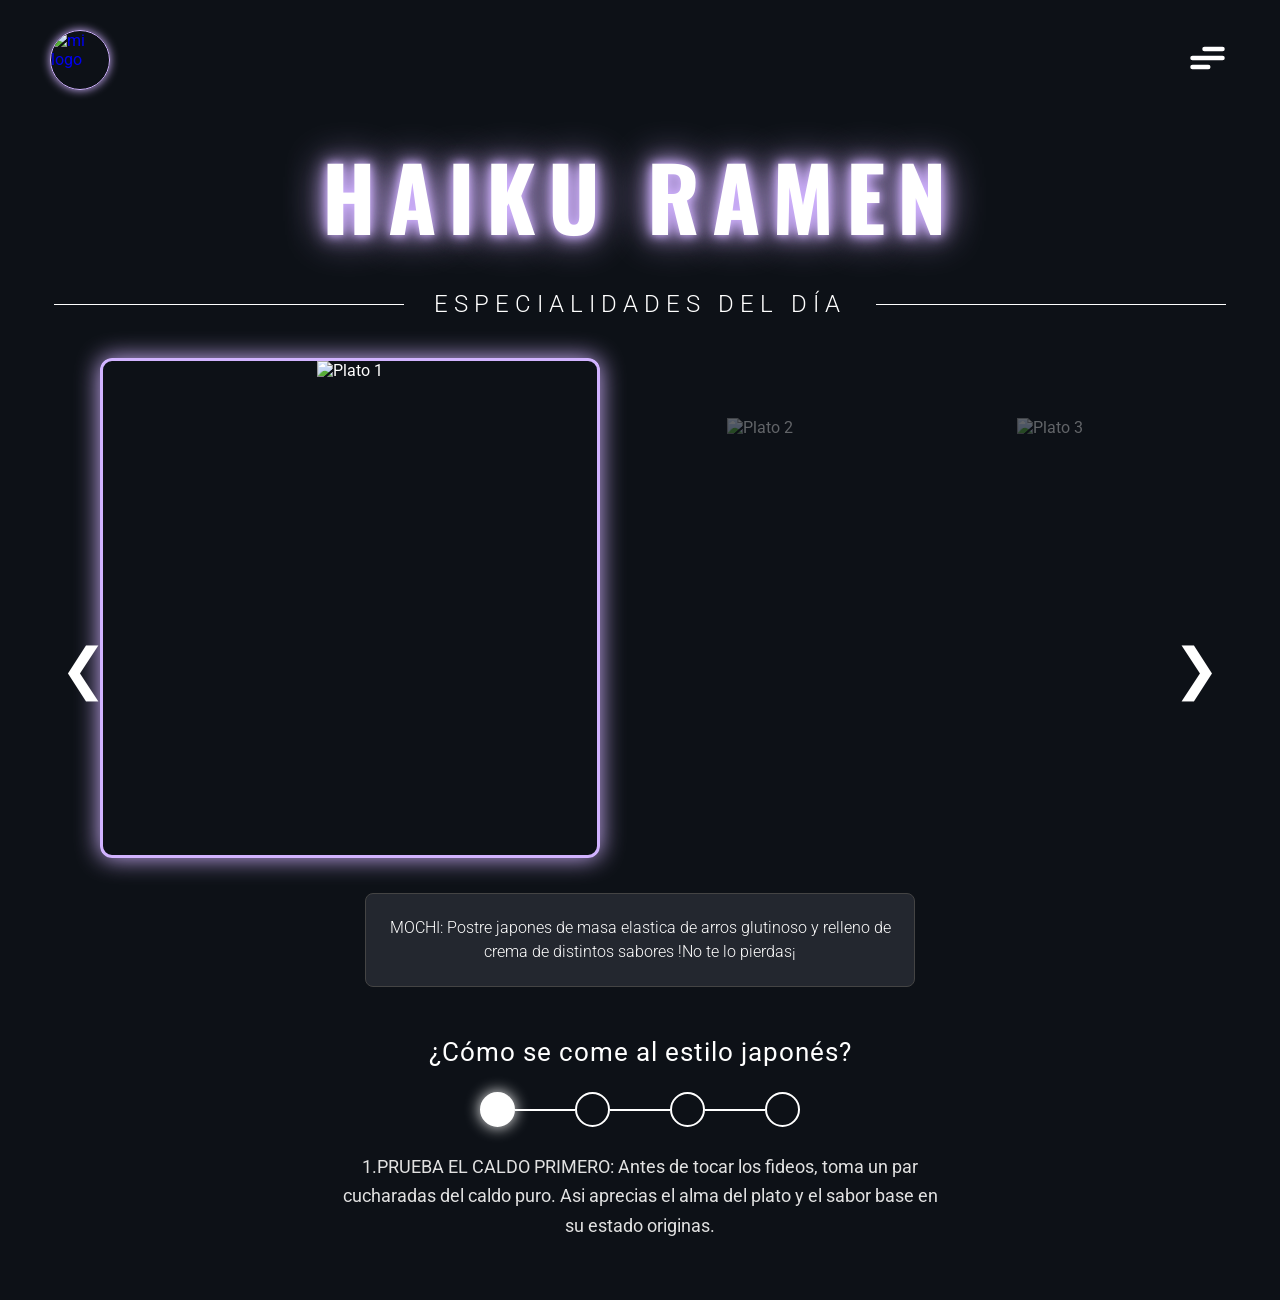
==== index.html @ 8f76f4aa "Add files via upload" ====
<!DOCTYPE html>
<html lang="es">
<head>
    <meta charset="UTF-8">
    <meta name="viewport" content="width=device-width, initial-scale=1.0">
    <title>Proyecto_Haiku Ramen</title>
    
    <!-- Enlace a tu Bootstrap local -->
    <link rel="stylesheet" href="css/bootstrap.min.css">
    
    <link href="https://fonts.googleapis.com/css2?family=Oswald:wght@400;700&family=Roboto:wght@300;400&display=swap" rel="stylesheet">
    <link rel="stylesheet" href="estilos.css">
</head>
<body>
    <div class="fondo-pagina"></div>
    
    <nav class="navbar-top">
        <div class="logo-circulo">
            <a href="sobrenosotros.html" class="logo-enlace">
                <img src="imagenes/logo.jpg" alt="mi logo" class="imagen-logo">
            </a>
        </div>
        <div class="menu-wrapper">
            <label class="hamburger">
                <input type="checkbox" id="btn-menu">
                <svg viewBox="0 0 32 32">
                    <path class="line line-top-bottom" d="M27 10 13 10C10.8 10 9 8.2 9 6 9 3.5 10.8 2 13 2 15.2 2 17 3.8 17 6L17 26C17 28.2 18.8 30 21 30 23.2 30 25 28.2 25 26 25 23.8 23.2 22 21 22L7 22"></path>
                    <path class="line" d="M7 16 27 16"></path>
                </svg>
            </label>
            <div class="menu-lateral">
                <button class="menu-btn" onclick="location.href='index.html'">Inicio</button>
                <button class="menu-btn" onclick="location.href='sobrenosotros.html'">Sobre nosotros</button>
                <button class="menu-btn" onclick="location.href='nuestromenu.html'">Nuestro Menú</button>
                <button class="menu-btn" onclick="location.href='encuentranos.html'">Encuentranos</button>
            </div>
        </div>
    </nav>

    <!-- Usamos el 'container' de Bootstrap para dar responsividad a los márgenes -->
    <main class="contenido-principal container">
        
        <h1 class="titulo-principal">HAIKU RAMEN</h1>
        
        <div class="divisor-especialidades">
            <span class="linea-decorativa"></span>
            <h2 class="texto-especialidades">ESPECIALIDADES DEL DÍA</h2>
            <span class="linea-decorativa"></span>
        </div>
        
        <div class="carrusel-interactivo">
            <input type="radio" name="slide" id="slide1" checked>
            <input type="radio" name="slide" id="slide2">
            <input type="radio" name="slide" id="slide3">
            <div class="imagenes-contenedor">
                <div class="slide s1">
                    <img src="imagenes/menu3.jpg" alt="Plato 1" class="img-main">
                </div>
                <div class="slide s2">
                    <img src="imagenes/menu2.jpg" alt="Plato 2" class="img-main">
                </div>
                <div class="slide s3">
                    <img src="imagenes/menu.jpg" alt="Plato 3" class="img-main">
                </div>
            </div>
            <div class="flechas">
                <label for="slide3" class="flecha flecha-izq" id="f-izq-1">❮</label>
                <label for="slide2" class="flecha flecha-der" id="f-der-1">❯</label>
                <label for="slide1" class="flecha flecha-izq" id="f-izq-2">❮</label>
                <label for="slide3" class="flecha flecha-der" id="f-der-2">❯</label>
                <label for="slide2" class="flecha flecha-izq" id="f-izq-3">❮</label>
                <label for="slide1" class="flecha flecha-der" id="f-der-3">❯</label>
            </div>
            
            <div class="caja-descripcion-dinamica">
                <p class="desc d1">MOCHI: Postre japones de masa elastica de arros glutinoso y relleno de crema de distintos sabores !No te lo pierdas¡</p>
                <p class="desc d2">EBI FURAI: Camarones empanizados super crujientes de cortecia</p>
                <p class="desc d3">EBI FURAI RAMEN: Tazon de ramen, tiene fideos veduras, maiz, tomates cherry y zanahoria cortada en forma de flor 2x1 solo por hoy.</p>
            </div>
        </div>
        
        <section class="seccion-instrucciones">
            <h4 class="pregunta-estilo">¿Cómo se come al estilo japonés?</h4>
            <div class="pasos-interactivos">
                <input type="radio" name="paso" id="paso1" checked>
                <input type="radio" name="paso" id="paso2">
                <input type="radio" name="paso" id="paso3">
                <input type="radio" name="paso" id="paso4">
                <div class="linea-puntos">
                    <label for="paso1" class="punto-label"></label>
                    <div class="conector"></div>
                    <label for="paso2" class="punto-label"></label>
                    <div class="conector"></div>
                    <label for="paso3" class="punto-label"></label>
                    <div class="conector"></div>
                    <label for="paso4" class="punto-label"></label>
                </div>
                <div class="texto-instruccion-deslizable">
                    <p class="inst i1">1.PRUEBA EL CALDO PRIMERO: Antes de tocar los fideos, toma un par cucharadas del caldo puro. Asi aprecias el alma del plato y el sabor base en su estado originas.</p>
                    <p class="inst i2">2.¡SORBE SIN PENA!: ​Agarra los fideos con los palillos y sórbelos haciendo ruido. Esto hace que entre aire, enfriando los fideos al instante e intensificando los sabores..</p>
                    <p class="inst i3">3.INTERCALA Y COME RAPIDO: ​Ve alternando los fideos con los diferentes ingredientes del tazón. Consúmelo en menos de 15 minutos para evitar que los fideos absorban demasiado líquido y se batan..</p>
                    <p class="inst i4">4.DIRECTO AL TAZON: ​Al terminar los fideos, levanta el plato con ambas manos y tómate el caldo restante directo del borde. ¡Es el mayor cumplido para el chef!.</p>
                </div>
            </div>
        </section>
    </main>

    <!-- Script de Bootstrap -->
    <script src="js/bootstrap.bundle.min.js"></script>
</body>
</html>
---- estilos.css ----
* { box-sizing: border-box; margin: 0; padding: 0; }

body {
    background-color: #0d1117;
    color: white;
    font-family: 'Roboto', sans-serif;
    overflow-x: hidden;
}
.fondo-pagina {
    position: fixed;
    top: 0; left: 0;
    width: 100%; height: 100%;
    background: url('imagenes/fondo1.jpg') center/cover;
    filter: brightness(0.2) blur(5px);
    z-index: -1;
}
.navbar-top {
    display: flex;
    justify-content: space-between;
    align-items: center;
    padding: 30px 50px;
    width: 100%; 
}
.logo-circulo {
    width: 60px; 
    height: 60px;
    border: 1px solid #d1b3ff;
    border-radius: 50%;
    overflow: hidden; 
    box-shadow: 0 0 10px #d1b3ff;
    display: flex; 
    align-items: center; 
    justify-content: center;
    margin-right: auto;
}
.logo-enlace {
    display: flex;
    width: 100%;
    height: 100%;
    align-items: center;
    justify-content: center;
    text-decoration: none;
    cursor: pointer;
    position: relative;
    z-index: 999;;
}
.imagen-logo {
    width: 100%;
    height: 100%;
    object-fit: cover; 
}
.hamburger { cursor: pointer; z-index: 101; }
.hamburger input { display: none; }
.hamburger svg { height: 3em; transition: transform 600ms cubic-bezier(0.4, 0, 0.2, 1); }
.line { fill: none; stroke: white; stroke-linecap: round; stroke-width: 3; transition: 600ms; }
.line-top-bottom { stroke-dasharray: 12 63; }
.hamburger input:checked + svg { transform: rotate(-45deg); }
.hamburger input:checked + svg .line-top-bottom { stroke-dasharray: 20 300; stroke-dashoffset: -32.42; }
.menu-lateral {
    position: absolute; top: 100px; right: 50px;
    background: #0d1117; border: 1px solid #30363d;
    display: none; flex-direction: column; width: 200px;
    border-radius: 6px; overflow: hidden;
    z-index: 100;
}
.menu-wrapper:has(.hamburger input:checked) .menu-lateral { 
    display: flex; 
    animation: slideDown 0.3s ease; 
}
.menu-btn {
    background: transparent; border: none; color: #c9d1d9;
    padding: 12px; text-align: left; cursor: pointer; transition: 0.2s;
}
.menu-btn:hover { background: #161b22; color: #58a6ff; border-left: 3px solid #58a6ff; }
@keyframes slideDown { from { opacity: 0; transform: translateY(-10px); } to { opacity: 1; transform: translateY(0); } }
.titulo-principal {
    font-family: 'Oswald', sans-serif;
    font-size: 5.5rem; text-align: center;
    letter-spacing: 12px; margin-top: 10px;
    color: #fff; text-shadow: 0 0 10px #d1b3ff, 0 0 20px #d1b3ff, 0 0 40px #d1b3ff;
}
.divisor-especialidades {
    display: flex; align-items: center; justify-content: center; margin: 30px 0;
}
.linea-decorativa { flex: 1; height: 1px; background: white; margin: 0 30px; max-width: 350px; }
.texto-especialidades { font-size: 1.5rem; letter-spacing: 6px; white-space: nowrap; font-weight: 300; }
.subtitulo-plato { text-align: center; color: #ffcc00; font-weight: bold; margin-bottom: 25px; letter-spacing: 2px; font-size: 1.6rem; }
.carrusel-interactivo { 
    position: relative; 
    width: 100%; 
    max-width: 1100px; 
    margin: 0 auto; 
    text-align: center; 
}
.carrusel-interactivo input { display: none; }
.imagenes-contenedor { 
    display: flex; 
    justify-content: center; 
    gap: 30px; 
    height: 520px; 
    align-items: center; 
}
.slide { 
    width: 260px; 
    height: 380px; 
    opacity: 0.35; 
    transition: 0.5s; 
    border-radius: 12px; 
    overflow: hidden; 
}
.img-main { width: 100%; height: 100%; object-fit: cover; }
#slide1:checked ~ .imagenes-contenedor .s1,
#slide2:checked ~ .imagenes-contenedor .s2,
#slide3:checked ~ .imagenes-contenedor .s3 { 
    width: 500px; 
    height: 500px; 
    opacity: 1; 
    border: 3px solid #d1b3ff; 
    box-shadow: 0 0 25px #d1b3ff; 
}
.flecha {
    position: absolute; 
    top: 45%; 
    font-size: 3.5rem; 
    cursor: pointer; 
    color: white;
    z-index: 10; 
    user-select: none; 
    display: none;
    transition: 0.2s;
}
.flecha:hover { color: #d1b3ff; text-shadow: 0 0 10px #d1b3ff; }
.flecha-izq { left: -30px; }
.flecha-der { right: -30px; }
#slide1:checked ~ .flechas #f-izq-1, #slide1:checked ~ .flechas #f-der-1 { display: block; }
#slide2:checked ~ .flechas #f-izq-2, #slide2:checked ~ .flechas #f-der-2 { display: block; }
#slide3:checked ~ .flechas #f-izq-3, #slide3:checked ~ .flechas #f-der-3 { display: block; }
.caja-descripcion-dinamica {
    background: rgba(40, 44, 52, 0.85); 
    border: 1px solid #444;
    padding: 22px; 
    border-radius: 8px; 
    max-width: 550px; 
    margin: 25px auto 0 auto;
}
.desc { font-size: 1rem; font-weight: 300; line-height: 1.5; display: none; }
#slide1:checked ~ .caja-descripcion-dinamica .d1 { display: block; }
#slide2:checked ~ .caja-descripcion-dinamica .d2 { display: block; }
#slide3:checked ~ .caja-descripcion-dinamica .d3 { display: block; }
.seccion-instrucciones { 
    text-align: center; 
    margin-top: 50px; 
    padding-bottom: 60px; 
}
.pregunta-estilo { font-size: 1.6rem; margin-bottom: 25px; font-weight: 400; letter-spacing: 1px; }
.pasos-interactivos input { display: none; }
.linea-puntos { display: flex; align-items: center; justify-content: center; margin-bottom: 25px; }
.punto-label { width: 35px; height: 35px; border: 2px solid white; border-radius: 50%; cursor: pointer; transition: 0.3s; }
.conector { width: 60px; height: 2px; background: white; }
#paso1:checked ~ .linea-puntos label[for="paso1"],
#paso2:checked ~ .linea-puntos label[for="paso2"],
#paso3:checked ~ .linea-puntos label[for="paso3"],
#paso4:checked ~ .linea-puntos label[for="paso4"] {
    background: white; box-shadow: 0 0 15px white;
}
.texto-instruccion-deslizable { max-width: 600px; margin: 0 auto; min-height: 50px; }
.inst { display: none; font-size: 1.15rem; line-height: 1.6; color: #e1e1e1; }
#paso1:checked ~ .texto-instruccion-deslizable .i1 { display: block; }
#paso2:checked ~ .texto-instruccion-deslizable .i2 { display: block; }
#paso3:checked ~ .texto-instruccion-deslizable .i3 { display: block; }
#paso4:checked ~ .texto-instruccion-deslizable .i4 { display: block; }

@media (max-width: 991px) {
    .titulo-principal {
        font-size: 4rem;
        letter-spacing: 8px;
    }
    .imagenes-contenedor {
        height: 400px;
    }
    .slide {
        width: 180px;
        height: 280px;
    }
    #slide1:checked ~ .imagenes-contenedor .s1,
    #slide2:checked ~ .imagenes-contenedor .s2,
    #slide3:checked ~ .imagenes-contenedor .s3 { 
        width: 350px; 
        height: 350px; 
    }
}

@media (max-width: 767px) {
    .navbar-top {
        padding: 20px;
    }
    .menu-lateral {
        right: 20px;
        top: 80px;
    }
    .titulo-principal {
        font-size: 2.5rem;
        letter-spacing: 4px;
        margin-top: 0;
    }
    .texto-especialidades {
        font-size: 1rem;
        letter-spacing: 3px;
        white-space: normal;
        text-align: center;
    }
    .linea-decorativa {
        margin: 0 15px;
    }
    
    .imagenes-contenedor {
        height: 280px;
        gap: 10px;
    }
    .slide {
        width: 80px;
        height: 150px;
    }
    #slide1:checked ~ .imagenes-contenedor .s1,
    #slide2:checked ~ .imagenes-contenedor .s2,
    #slide3:checked ~ .imagenes-contenedor .s3 { 
        width: 220px; 
        height: 220px; 
    }
    
    .flecha {
        font-size: 2.5rem;
    }
    .flecha-izq { left: 0px; }
    .flecha-der { right: 0px; }
    
    .caja-descripcion-dinamica {
        margin: 20px 10px 0 10px;
        padding: 15px;
    }
    .desc {
        font-size: 0.9rem;
    }
    
    .punto-label {
        width: 25px;
        height: 25px;
    }
    .conector {
        width: 30px;
    }
    .inst {
        font-size: 1rem;
        padding: 0 15px;
    }
}
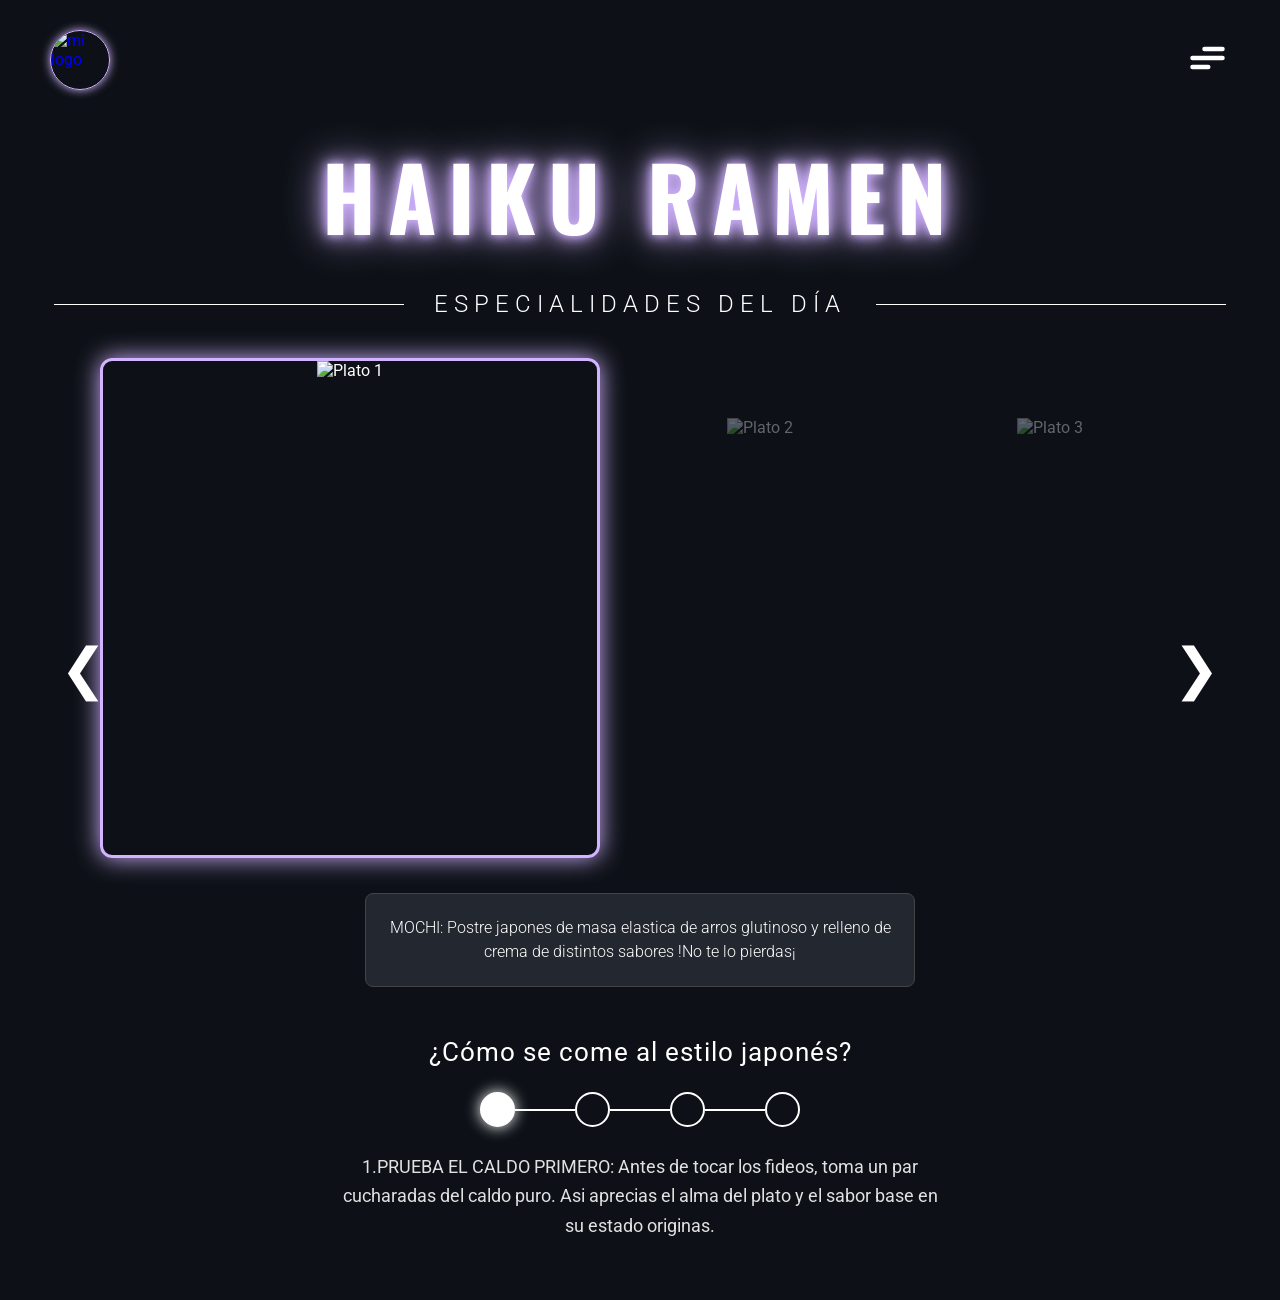
==== commit bbe0cecc: "Rename inde.html to index.html" ====
--- a/index.html
+++ b/index.html
@@ -108,4 +108,4 @@
     <!-- Script de Bootstrap -->
     <script src="js/bootstrap.bundle.min.js"></script>
 </body>
-</html>+</html>
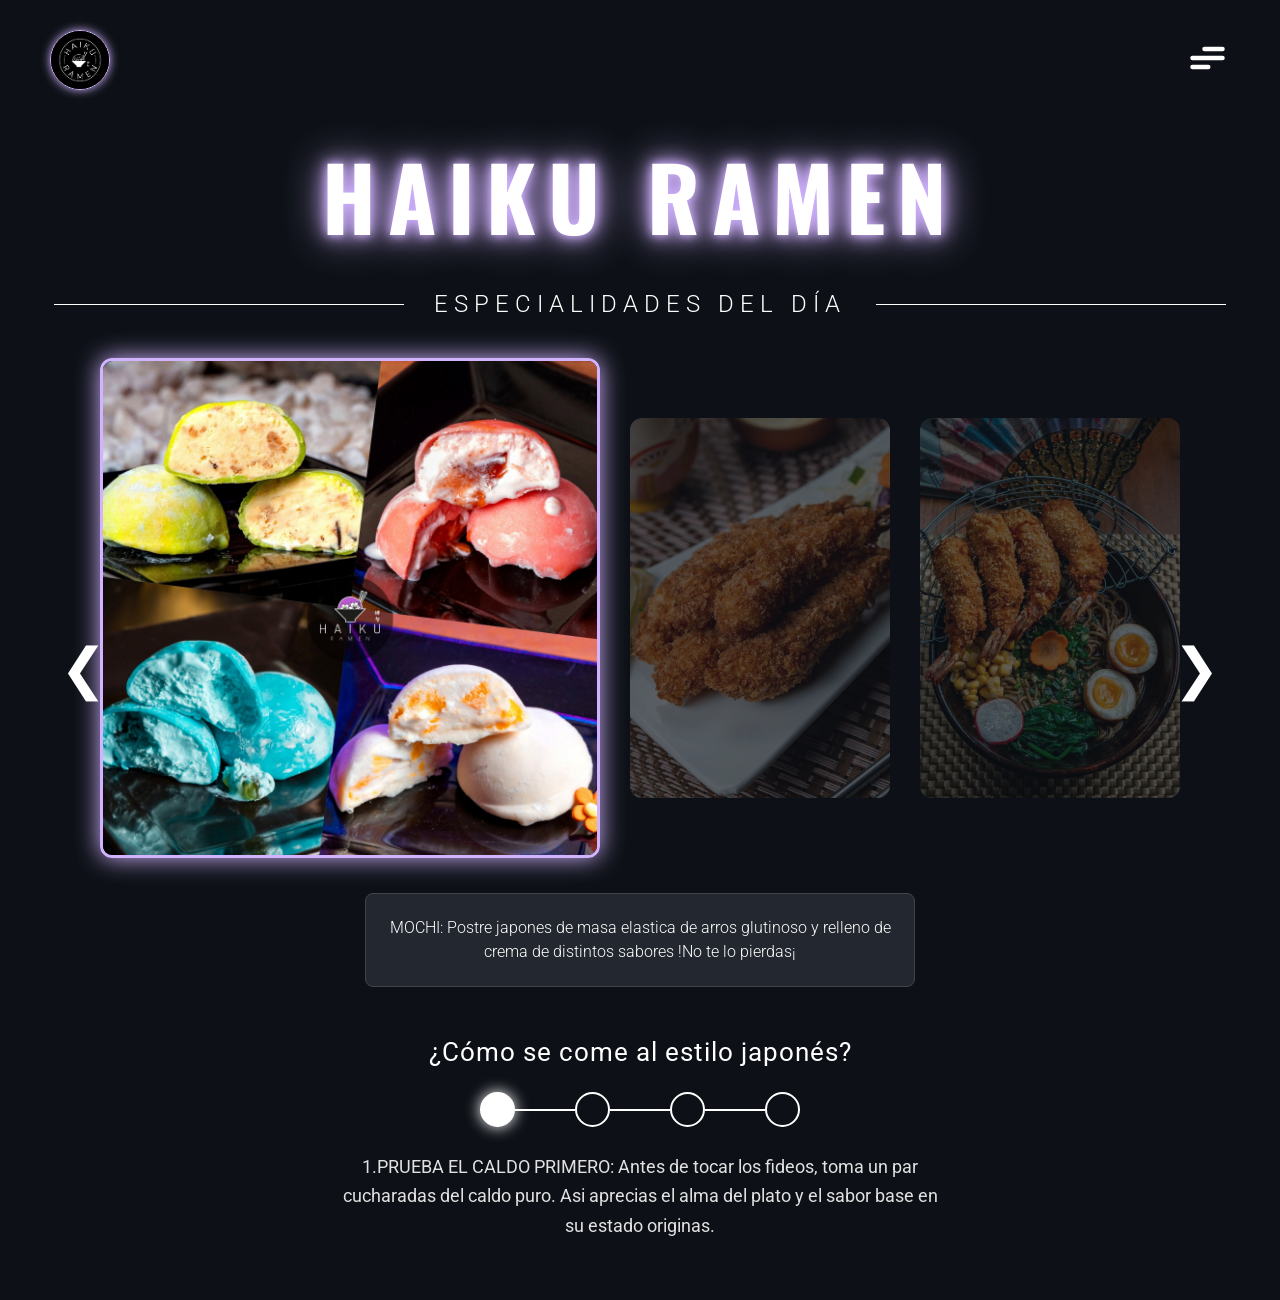
==== commit ebbc64a5: "Fix HTML formatting and update image paths" ====
--- a/index.html
+++ b/index.html
@@ -17,7 +17,7 @@
     <nav class="navbar-top">
         <div class="logo-circulo">
             <a href="sobrenosotros.html" class="logo-enlace">
-                <img src="imagenes/logo.jpg" alt="mi logo" class="imagen-logo">
+                <img src="logo.jpg" alt="mi logo" class="imagen-logo">
             </a>
         </div>
         <div class="menu-wrapper">
@@ -54,13 +54,13 @@
             <input type="radio" name="slide" id="slide3">
             <div class="imagenes-contenedor">
                 <div class="slide s1">
-                    <img src="imagenes/menu3.jpg" alt="Plato 1" class="img-main">
+                    <img src="menu3.jpg" alt="Plato 1" class="img-main">
                 </div>
                 <div class="slide s2">
-                    <img src="imagenes/menu2.jpg" alt="Plato 2" class="img-main">
+                    <img src="menu2.jpg" alt="Plato 2" class="img-main">
                 </div>
                 <div class="slide s3">
-                    <img src="imagenes/menu.jpg" alt="Plato 3" class="img-main">
+                    <img src="menu.jpg" alt="Plato 3" class="img-main">
                 </div>
             </div>
             <div class="flechas">
@@ -104,8 +104,6 @@
             </div>
         </section>
     </main>
-
-    <!-- Script de Bootstrap -->
     <script src="js/bootstrap.bundle.min.js"></script>
 </body>
 </html>
